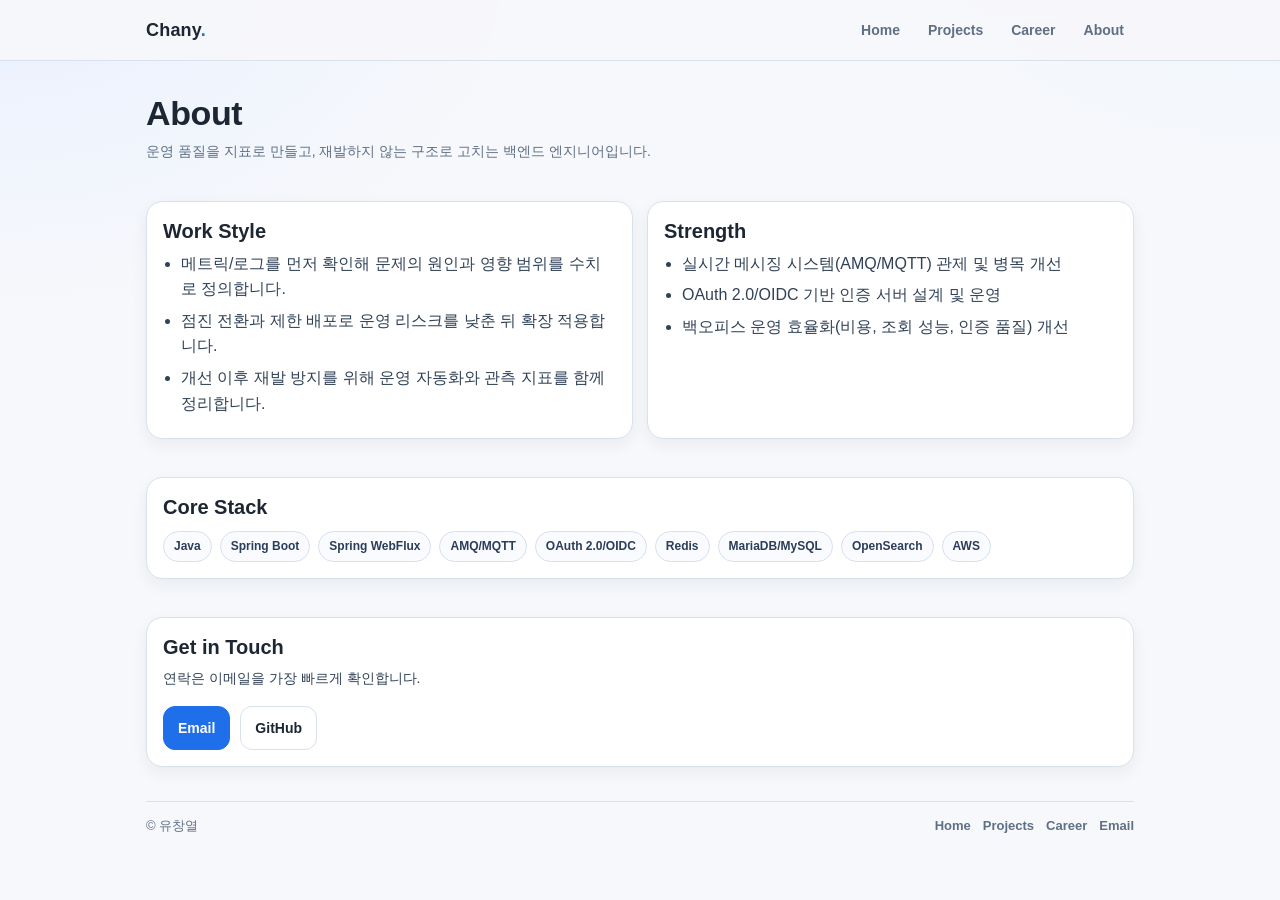
==== about/index.html @ 16d10b36 "fix: normalize about/career layout and remove resume buttons" ====
<!doctype html>
<html lang="ko">
<head>
  <meta charset="utf-8" />
  <meta name="viewport" content="width=device-width,initial-scale=1" />
  <title>About | 유창열</title>
  <meta name="description" content="유창열 소개: 운영 지표 기반 문제 해결, 메시징/인증/운영 효율 최적화." />
  <link rel="canonical" href="https://inshakr2.github.io/about/" />
  <meta property="og:type" content="website" />
  <meta property="og:title" content="About | 유창열" />
  <meta property="og:description" content="업무 방식, 강점, 핵심 기술 스택 요약" />
  <meta property="og:url" content="https://inshakr2.github.io/about/" />
  <meta property="og:image" content="https://inshakr2.github.io/assets/og/cover.svg" />
  <meta name="twitter:card" content="summary_large_image" />
  <link rel="stylesheet" href="/assets/style.css" />
</head>
<body>
  <header class="nav">
    <div class="nav-inner">
      <div class="brand"><a href="/">Chany<span class="dot">.</span></a></div>
      <nav class="nav-links" aria-label="주요 메뉴">
        <a data-nav href="/">Home</a>
        <a data-nav href="/projects/">Projects</a>
        <a data-nav href="/career/">Career</a>
        <a data-nav href="/about/">About</a>
      </nav>
    </div>
  </header>

  <main class="container">
    <div class="section-head top-gap">
      <div>
        <h1 class="page-title">About</h1>
        <p class="sub">운영 품질을 지표로 만들고, 재발하지 않는 구조로 고치는 백엔드 엔지니어입니다.</p>
      </div>
    </div>

    <section class="section">
      <div class="grid">
        <article class="card">
          <h3>Work Style</h3>
          <ul class="plain-list">
            <li>메트릭/로그를 먼저 확인해 문제의 원인과 영향 범위를 수치로 정의합니다.</li>
            <li>점진 전환과 제한 배포로 운영 리스크를 낮춘 뒤 확장 적용합니다.</li>
            <li>개선 이후 재발 방지를 위해 운영 자동화와 관측 지표를 함께 정리합니다.</li>
          </ul>
        </article>

        <article class="card">
          <h3>Strength</h3>
          <ul class="plain-list">
            <li>실시간 메시징 시스템(AMQ/MQTT) 관제 및 병목 개선</li>
            <li>OAuth 2.0/OIDC 기반 인증 서버 설계 및 운영</li>
            <li>백오피스 운영 효율화(비용, 조회 성능, 인증 품질) 개선</li>
          </ul>
        </article>
      </div>
    </section>

    <section class="section">
      <div class="card">
        <h3>Core Stack</h3>
        <div class="meta">
          <span class="tag">Java</span><span class="tag">Spring Boot</span><span class="tag">Spring WebFlux</span>
          <span class="tag">AMQ/MQTT</span><span class="tag">OAuth 2.0/OIDC</span><span class="tag">Redis</span>
          <span class="tag">MariaDB/MySQL</span><span class="tag">OpenSearch</span><span class="tag">AWS</span>
        </div>
      </div>
    </section>

    <section class="section">
      <div class="card">
        <h3>Get in Touch</h3>
        <p class="sub">연락은 이메일을 가장 빠르게 확인합니다.</p>
        <div class="actions">
          <a class="btn primary" href="mailto:inshakr2@gmail.com">Email</a>
          <a class="btn" href="https://github.com/inshakr2" target="_blank" rel="noreferrer">GitHub</a>
        </div>
      </div>
    </section>

    <hr class="hr" />
    <footer class="footer">
      <div>© <span id="year"></span> 유창열</div>
      <div class="footer-links">
        <a href="/">Home</a>
        <a href="/projects/">Projects</a>
        <a href="/career/">Career</a>
        <a href="mailto:inshakr2@gmail.com">Email</a>
      </div>
    </footer>
  </main>

  <script src="/assets/main.js"></script>
</body>
</html>
---- assets/style.css ----
:root{
  --bg:#f7f8fb;
  --bg-soft:#eef2f8;
  --panel:#ffffff;
  --text:#1d2633;
  --muted:#5f6f84;
  --line:#d9e1ec;
  --accent:#1f6feb;
  --accent-soft:#e8f0ff;
  --radius:16px;
  --max:1024px;
  --shadow:0 6px 16px rgba(19, 33, 68, 0.06);
}

*{box-sizing:border-box}
html,body{height:100%}
html{scroll-behavior:smooth}
body{
  margin:0;
  font-family:"SUIT Variable","Pretendard Variable","Noto Sans KR","Apple SD Gothic Neo","Malgun Gothic",sans-serif;
  color:var(--text);
  background:
    radial-gradient(900px 600px at 0% -5%, #e8f0ff 0, transparent 60%),
    radial-gradient(800px 500px at 100% -10%, #edf6ff 0, transparent 58%),
    var(--bg);
  line-height:1.6;
}

a{color:var(--accent);text-decoration:none}
a:hover{text-decoration:underline}
a:focus-visible,
button:focus-visible,
summary:focus-visible{
  outline:2px solid var(--accent);
  outline-offset:2px;
  border-radius:10px;
}

.container{
  max-width:var(--max);
  margin:0 auto;
  padding:24px 18px 56px;
}

.nav{
  position:sticky;
  top:0;
  z-index:30;
  background:rgba(247,248,251,0.88);
  backdrop-filter:blur(8px);
  border-bottom:1px solid var(--line);
}
.nav-inner{
  max-width:var(--max);
  margin:0 auto;
  padding:12px 18px;
  display:flex;
  align-items:center;
  justify-content:space-between;
  gap:12px;
}
.brand{
  font-weight:780;
  letter-spacing:0.2px;
  font-size:18px;
}
.brand a{color:var(--text);text-decoration:none}
.brand .dot{color:var(--accent)}

.nav-links{
  display:flex;
  gap:8px;
  flex-wrap:wrap;
}
.nav-links a{
  color:var(--muted);
  padding:7px 10px;
  border-radius:10px;
  font-weight:650;
  font-size:14px;
}
.nav-links a:hover,
.nav-links a.active,
.section-nav a.active{
  background:var(--accent-soft);
  color:var(--accent);
  text-decoration:none;
}

.hero{padding-top:8px}
.kicker{
  margin:0;
  color:var(--muted);
  font-size:14px;
  font-weight:700;
  text-transform:uppercase;
  letter-spacing:0.5px;
}
h1{
  margin:6px 0 8px;
  font-size:44px;
  line-height:1.14;
  letter-spacing:-0.4px;
}
.lead{
  margin:0;
  max-width:78ch;
  color:#223248;
  font-size:17px;
}
.hero-break{display:block}

.section-nav{
  margin-top:18px;
  display:flex;
  flex-wrap:wrap;
  gap:8px;
}
.section-nav a{
  font-size:13px;
  font-weight:650;
  color:var(--muted);
  background:#fff;
  border:1px solid var(--line);
  padding:6px 10px;
  border-radius:999px;
}
.section-nav a:hover{text-decoration:none}

.actions{
  margin-top:16px;
  display:flex;
  flex-wrap:wrap;
  gap:10px;
}
.actions.compact{margin-top:12px}
.btn{
  display:inline-flex;
  align-items:center;
  justify-content:center;
  gap:8px;
  padding:10px 14px;
  border:1px solid var(--line);
  border-radius:12px;
  background:#fff;
  color:var(--text);
  font-size:14px;
  font-weight:700;
  text-decoration:none;
}
.btn:hover{background:#f7fbff;text-decoration:none}
.btn.primary{
  background:var(--accent);
  border-color:var(--accent);
  color:#fff;
}
.btn.primary:hover{background:#165dcc}

.section{margin-top:38px}
.section-head{
  display:flex;
  align-items:flex-end;
  justify-content:space-between;
  gap:12px;
  margin-bottom:12px;
}
.top-gap{margin-top:8px}
.page-title{
  margin:0;
  font-size:34px;
  line-height:1.2;
}
.section h2{margin:0;font-size:26px;letter-spacing:-0.2px}
.sub{
  margin:6px 0 0;
  color:var(--muted);
  font-size:14px;
}
.more a{
  color:var(--muted);
  font-size:14px;
  font-weight:650;
}

.grid{
  display:grid;
  grid-template-columns:repeat(2,minmax(0,1fr));
  gap:14px;
}
.impact-grid{
  display:grid;
  grid-template-columns:repeat(4,minmax(0,1fr));
  gap:10px;
}
.impact-card{
  background:var(--panel);
  border:1px solid var(--line);
  border-radius:14px;
  padding:14px;
  box-shadow:var(--shadow);
}
.impact-card .metric{
  margin:0;
  color:var(--accent);
  font-size:24px;
  font-weight:800;
}
.impact-card .label{
  margin:4px 0 2px;
  font-size:14px;
  font-weight:700;
}
.impact-card .desc{
  margin:0;
  font-size:12px;
  color:var(--muted);
  line-height:1.45;
}

.card,
.item{
  background:var(--panel);
  border:1px solid var(--line);
  border-radius:var(--radius);
  box-shadow:var(--shadow);
}
.card{padding:16px}
.card.compact-card{margin-top:12px}
.card h3{margin:0 0 6px;font-size:20px;line-height:1.35}
.card p{margin:0 0 10px;color:#314257;font-size:14px}
.card h4{
  margin:14px 0 6px;
  font-size:14px;
  color:#25354a;
}
.card ul{
  margin:0;
  padding-left:18px;
  color:#314257;
}
.card li{margin:4px 0}

.meta{
  display:flex;
  flex-wrap:wrap;
  gap:8px;
  margin-top:10px;
}
.tag{
  border:1px solid #d6e0f0;
  border-radius:999px;
  padding:5px 10px;
  font-size:12px;
  font-weight:700;
  color:#2b3d58;
  background:#f9fbff;
}
.kpi{
  margin-top:10px;
  padding-top:10px;
  border-top:1px dashed #dde5f1;
}
.kpi b{font-size:14px}
.kpi ul{margin-top:6px;color:#314257}

.fold{
  margin-top:14px;
  border:none;
  background:transparent;
}
.fold > summary{
  list-style:none;
  cursor:pointer;
  font-weight:700;
  padding:8px 12px;
  display:inline-flex;
  align-items:center;
  border:1px solid var(--line);
  border-radius:999px;
  background:#fff;
  color:#2b3d58;
}
.fold > summary::-webkit-details-marker{display:none}
.fold-content{padding:8px 0 0}

.timeline{display:grid;gap:12px}
.item{padding:14px}
.item .top{
  display:flex;
  flex-wrap:wrap;
  justify-content:space-between;
  align-items:baseline;
  gap:8px;
}
.item .title{font-weight:750;font-size:16px}
.item .when{color:var(--muted);font-size:13px;font-weight:650}
.item .org{margin-top:2px;font-size:14px;font-weight:650;color:#2d3e56}
.item ul{margin:10px 0 0;padding-left:18px;color:#314257}
.reason{
  margin:12px 0 0;
  padding-top:10px;
  border-top:1px dashed #dde5f1;
  color:#3a4d69;
  font-size:13px;
}

.plain-list{margin:0;padding-left:18px;color:#314257}
.plain-list li{margin:6px 0}

.small{margin:0 0 8px;color:var(--muted);font-size:13px}

.hr{
  margin:34px 0 14px;
  border:none;
  border-top:1px solid var(--line);
}
.footer{
  display:flex;
  align-items:center;
  justify-content:space-between;
  flex-wrap:wrap;
  gap:10px;
  color:var(--muted);
  font-size:13px;
}
.footer-links{
  display:flex;
  flex-wrap:wrap;
  gap:12px;
}
.footer a{color:var(--muted);font-weight:650}
.footer a:hover{color:var(--accent);text-decoration:none}

@media (max-width: 1024px){
  .impact-grid{grid-template-columns:repeat(2,minmax(0,1fr))}
}

@media (max-width: 768px){
  .container{padding:20px 14px 44px}
  h1{font-size:36px}
  .page-title{font-size:30px}
  .section h2{font-size:24px}
  .grid{grid-template-columns:1fr}
  .section-head{align-items:flex-start;flex-direction:column}
  .hero-break{display:none}
}

@media (max-width: 360px){
  h1{font-size:31px}
  .btn{width:100%}
  .impact-grid{grid-template-columns:1fr}
}
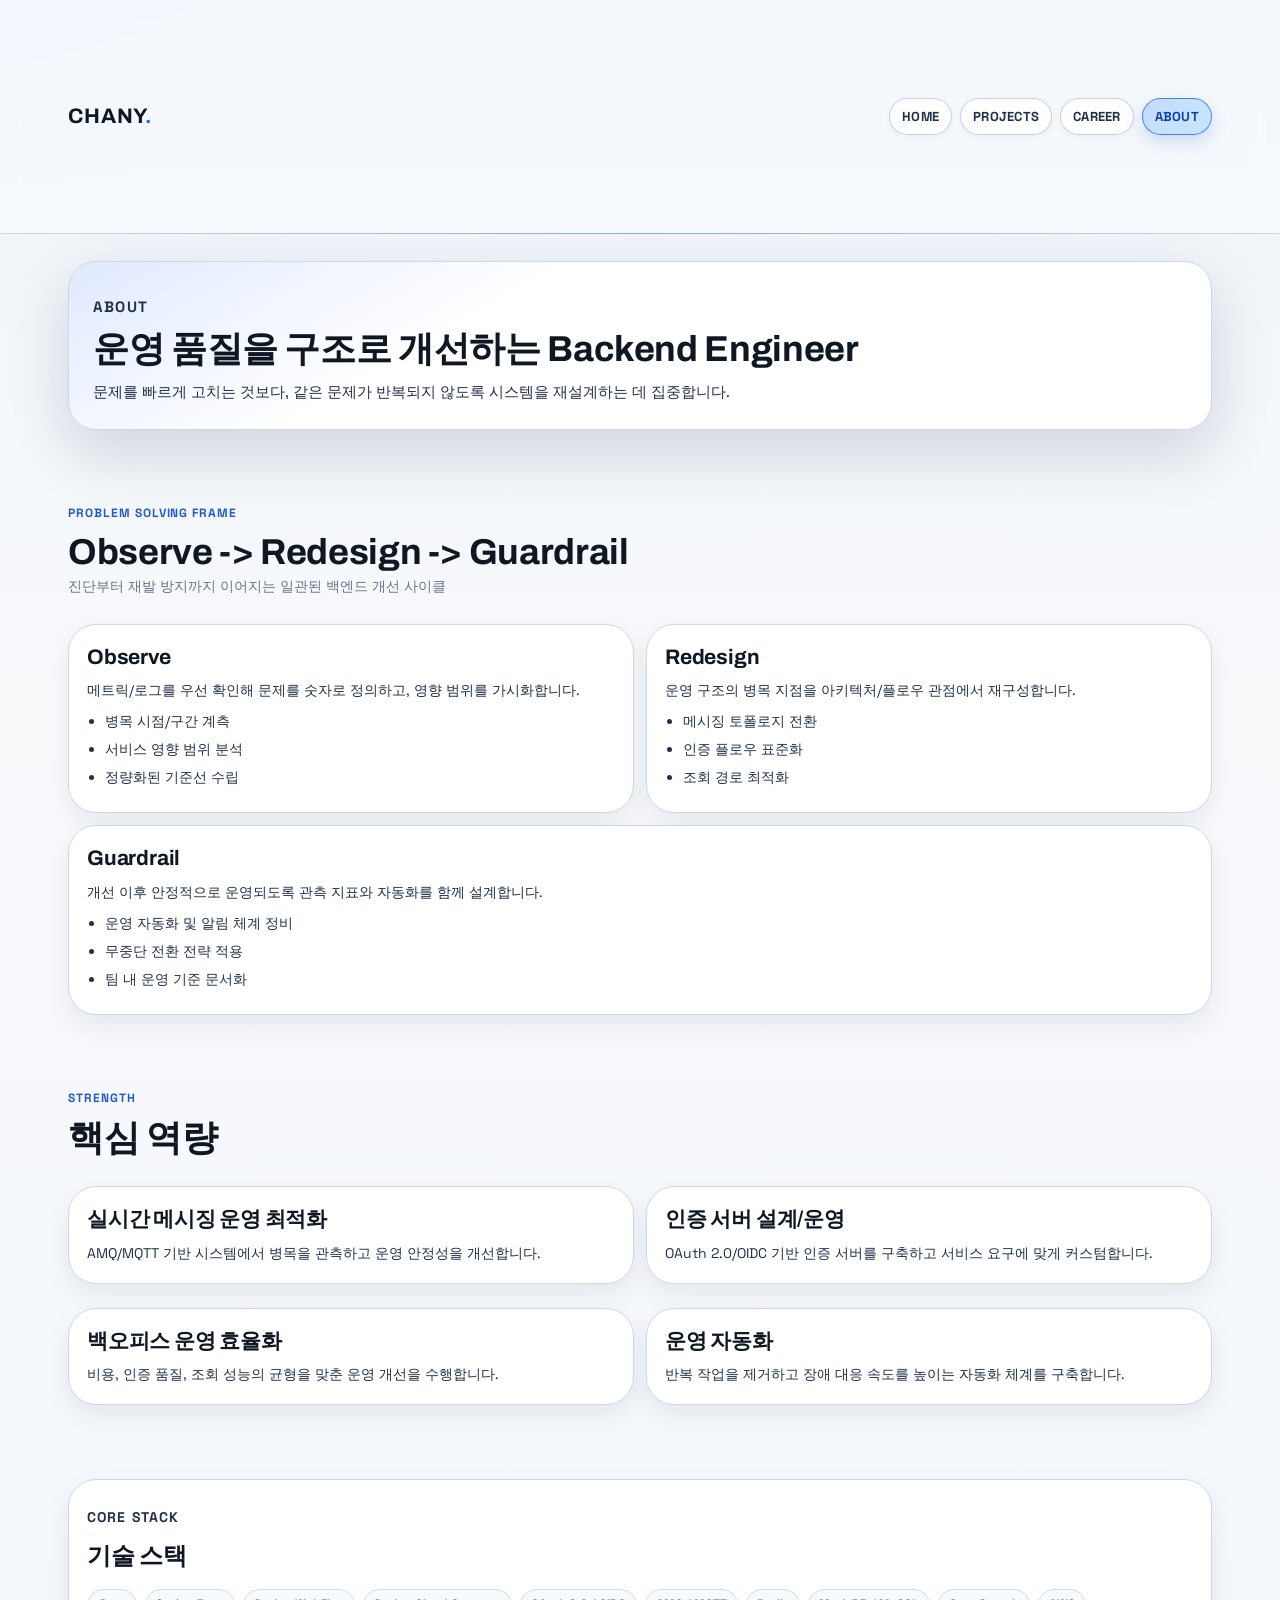
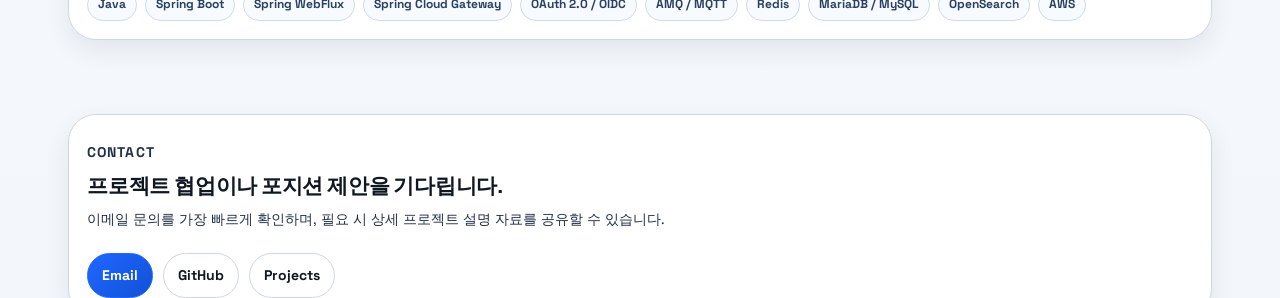
==== commit bd5a74a2: "feat: refine portfolio v2 visuals and expand KPI section" ====
--- a/about/index.html
+++ b/about/index.html
@@ -4,11 +4,11 @@
   <meta charset="utf-8" />
   <meta name="viewport" content="width=device-width,initial-scale=1" />
   <title>About | 유창열</title>
-  <meta name="description" content="유창열 소개: 운영 지표 기반 문제 해결, 메시징/인증/운영 효율 최적화." />
+  <meta name="description" content="유창열 소개: 운영 지표 기반 문제 해결, 메시징/인증/운영 구조 개선을 수행하는 백엔드 엔지니어." />
   <link rel="canonical" href="https://inshakr2.github.io/about/" />
   <meta property="og:type" content="website" />
   <meta property="og:title" content="About | 유창열" />
-  <meta property="og:description" content="업무 방식, 강점, 핵심 기술 스택 요약" />
+  <meta property="og:description" content="Work Style, Strength, Core Stack를 문제 해결 프레임으로 정리" />
   <meta property="og:url" content="https://inshakr2.github.io/about/" />
   <meta property="og:image" content="https://inshakr2.github.io/assets/og/cover.svg" />
   <meta name="twitter:card" content="summary_large_image" />
@@ -19,67 +19,119 @@
     <div class="nav-inner">
       <div class="brand"><a href="/">Chany<span class="dot">.</span></a></div>
       <nav class="nav-links" aria-label="주요 메뉴">
-        <a data-nav href="/">Home</a>
-        <a data-nav href="/projects/">Projects</a>
-        <a data-nav href="/career/">Career</a>
-        <a data-nav href="/about/">About</a>
+        <a data-nav="true" href="/">Home</a>
+        <a data-nav="true" href="/projects/">Projects</a>
+        <a data-nav="true" href="/career/">Career</a>
+        <a data-nav="true" href="/about/">About</a>
       </nav>
     </div>
   </header>
 
   <main class="container">
-    <div class="section-head top-gap">
-      <div>
-        <h1 class="page-title">About</h1>
-        <p class="sub">운영 품질을 지표로 만들고, 재발하지 않는 구조로 고치는 백엔드 엔지니어입니다.</p>
+    <section class="page-hero" data-animate="up">
+      <p class="section-label">About</p>
+      <h1>운영 품질을 구조로 개선하는 Backend Engineer</h1>
+      <p>문제를 빠르게 고치는 것보다, 같은 문제가 반복되지 않도록 시스템을 재설계하는 데 집중합니다.</p>
+    </section>
+
+    <section class="section" data-animate="up">
+      <div class="section-head">
+        <div>
+          <p class="section-label">Problem Solving Frame</p>
+          <h2>Observe -> Redesign -> Guardrail</h2>
+          <p class="sub">진단부터 재발 방지까지 이어지는 일관된 백엔드 개선 사이클</p>
+        </div>
       </div>
-    </div>
-
-    <section class="section">
-      <div class="grid">
-        <article class="card">
-          <h3>Work Style</h3>
-          <ul class="plain-list">
-            <li>메트릭/로그를 먼저 확인해 문제의 원인과 영향 범위를 수치로 정의합니다.</li>
-            <li>점진 전환과 제한 배포로 운영 리스크를 낮춘 뒤 확장 적용합니다.</li>
-            <li>개선 이후 재발 방지를 위해 운영 자동화와 관측 지표를 함께 정리합니다.</li>
+      <div class="about-grid">
+        <article class="about-card" data-animate="left">
+          <h3>Observe</h3>
+          <p>메트릭/로그를 우선 확인해 문제를 숫자로 정의하고, 영향 범위를 가시화합니다.</p>
+          <ul>
+            <li>병목 시점/구간 계측</li>
+            <li>서비스 영향 범위 분석</li>
+            <li>정량화된 기준선 수립</li>
           </ul>
         </article>
+        <article class="about-card" data-animate="right">
+          <h3>Redesign</h3>
+          <p>운영 구조의 병목 지점을 아키텍처/플로우 관점에서 재구성합니다.</p>
+          <ul>
+            <li>메시징 토폴로지 전환</li>
+            <li>인증 플로우 표준화</li>
+            <li>조회 경로 최적화</li>
+          </ul>
+        </article>
+      </div>
+      <article class="about-card" data-animate="up">
+        <h3>Guardrail</h3>
+        <p>개선 이후 안정적으로 운영되도록 관측 지표와 자동화를 함께 설계합니다.</p>
+        <ul>
+          <li>운영 자동화 및 알림 체계 정비</li>
+          <li>무중단 전환 전략 적용</li>
+          <li>팀 내 운영 기준 문서화</li>
+        </ul>
+      </article>
+    </section>
 
-        <article class="card">
-          <h3>Strength</h3>
-          <ul class="plain-list">
-            <li>실시간 메시징 시스템(AMQ/MQTT) 관제 및 병목 개선</li>
-            <li>OAuth 2.0/OIDC 기반 인증 서버 설계 및 운영</li>
-            <li>백오피스 운영 효율화(비용, 조회 성능, 인증 품질) 개선</li>
-          </ul>
+    <section class="section" data-animate="up">
+      <div class="section-head">
+        <div>
+          <p class="section-label">Strength</p>
+          <h2>핵심 역량</h2>
+        </div>
+      </div>
+      <div class="about-grid">
+        <article class="about-card" data-animate="up">
+          <h3>실시간 메시징 운영 최적화</h3>
+          <p>AMQ/MQTT 기반 시스템에서 병목을 관측하고 운영 안정성을 개선합니다.</p>
+        </article>
+        <article class="about-card" data-animate="up">
+          <h3>인증 서버 설계/운영</h3>
+          <p>OAuth 2.0/OIDC 기반 인증 서버를 구축하고 서비스 요구에 맞게 커스텀합니다.</p>
+        </article>
+        <article class="about-card" data-animate="up">
+          <h3>백오피스 운영 효율화</h3>
+          <p>비용, 인증 품질, 조회 성능의 균형을 맞춘 운영 개선을 수행합니다.</p>
+        </article>
+        <article class="about-card" data-animate="up">
+          <h3>운영 자동화</h3>
+          <p>반복 작업을 제거하고 장애 대응 속도를 높이는 자동화 체계를 구축합니다.</p>
         </article>
       </div>
     </section>
 
-    <section class="section">
-      <div class="card">
-        <h3>Core Stack</h3>
-        <div class="meta">
-          <span class="tag">Java</span><span class="tag">Spring Boot</span><span class="tag">Spring WebFlux</span>
-          <span class="tag">AMQ/MQTT</span><span class="tag">OAuth 2.0/OIDC</span><span class="tag">Redis</span>
-          <span class="tag">MariaDB/MySQL</span><span class="tag">OpenSearch</span><span class="tag">AWS</span>
+    <section class="section" data-animate="up">
+      <article class="about-card">
+        <p class="section-label">Core Stack</p>
+        <h2>기술 스택</h2>
+        <div class="stack-cloud">
+          <span class="tag">Java</span>
+          <span class="tag">Spring Boot</span>
+          <span class="tag">Spring WebFlux</span>
+          <span class="tag">Spring Cloud Gateway</span>
+          <span class="tag">OAuth 2.0 / OIDC</span>
+          <span class="tag">AMQ / MQTT</span>
+          <span class="tag">Redis</span>
+          <span class="tag">MariaDB / MySQL</span>
+          <span class="tag">OpenSearch</span>
+          <span class="tag">AWS</span>
         </div>
-      </div>
+      </article>
     </section>
 
-    <section class="section">
-      <div class="card">
-        <h3>Get in Touch</h3>
-        <p class="sub">연락은 이메일을 가장 빠르게 확인합니다.</p>
+    <section class="section" data-animate="up">
+      <article class="contact-card">
+        <p class="section-label">Contact</p>
+        <h3>프로젝트 협업이나 포지션 제안을 기다립니다.</h3>
+        <p>이메일 문의를 가장 빠르게 확인하며, 필요 시 상세 프로젝트 설명 자료를 공유할 수 있습니다.</p>
         <div class="actions">
           <a class="btn primary" href="mailto:inshakr2@gmail.com">Email</a>
           <a class="btn" href="https://github.com/inshakr2" target="_blank" rel="noreferrer">GitHub</a>
+          <a class="btn" href="/projects/">Projects</a>
         </div>
-      </div>
+      </article>
     </section>
 
-    <hr class="hr" />
     <footer class="footer">
       <div>© <span id="year"></span> 유창열</div>
       <div class="footer-links">
--- a/assets/style.css
+++ b/assets/style.css
@@ -1,352 +1,944 @@
-:root{
-  --bg:#f7f8fb;
-  --bg-soft:#eef2f8;
-  --panel:#ffffff;
-  --text:#1d2633;
-  --muted:#5f6f84;
-  --line:#d9e1ec;
-  --accent:#1f6feb;
-  --accent-soft:#e8f0ff;
-  --radius:16px;
-  --max:1024px;
-  --shadow:0 6px 16px rgba(19, 33, 68, 0.06);
-}
-
-*{box-sizing:border-box}
-html,body{height:100%}
-html{scroll-behavior:smooth}
-body{
-  margin:0;
-  font-family:"SUIT Variable","Pretendard Variable","Noto Sans KR","Apple SD Gothic Neo","Malgun Gothic",sans-serif;
-  color:var(--text);
+@import url('https://fonts.googleapis.com/css2?family=Archivo:wght@400;500;600;700;800&family=Space+Grotesk:wght@400;500;600;700&display=swap');
+
+:root {
+  --bg-0: #eef2f7;
+  --bg-1: #f8fafc;
+  --panel: #ffffff;
+  --panel-soft: #f4f7fb;
+  --text: #0f1722;
+  --text-soft: #223047;
+  --muted: #66758b;
+  --line: #ced8e5;
+  --accent: #1f67ff;
+  --accent-2: #00a3ff;
+  --ok: #0b8f66;
+  --warn: #b86a00;
+  --radius-sm: 12px;
+  --radius-md: 18px;
+  --radius-lg: 28px;
+  --shadow-sm: 0 10px 24px rgba(15, 34, 65, 0.08);
+  --shadow-lg: 0 24px 60px rgba(19, 39, 75, 0.16);
+  --max: 1180px;
+  --nav-height: 76px;
+  --space-section: 74px;
+}
+
+* {
+  box-sizing: border-box;
+}
+
+html,
+body {
+  min-height: 100%;
+}
+
+html {
+  scroll-behavior: smooth;
+}
+
+body {
+  margin: 0;
+  padding-top: var(--nav-height);
+  color: var(--text);
+  font-family: 'Space Grotesk', 'Pretendard Variable', 'Noto Sans KR', sans-serif;
+  line-height: 1.65;
   background:
-    radial-gradient(900px 600px at 0% -5%, #e8f0ff 0, transparent 60%),
-    radial-gradient(800px 500px at 100% -10%, #edf6ff 0, transparent 58%),
-    var(--bg);
-  line-height:1.6;
-}
-
-a{color:var(--accent);text-decoration:none}
-a:hover{text-decoration:underline}
+    radial-gradient(1200px 700px at -12% -10%, rgba(31, 103, 255, 0.2), transparent 58%),
+    radial-gradient(1000px 650px at 120% -18%, rgba(0, 163, 255, 0.2), transparent 56%),
+    linear-gradient(180deg, #edf2f8 0%, var(--bg-1) 34%, #f2f6fb 100%);
+}
+
+a {
+  color: var(--accent);
+  text-decoration: none;
+}
+
+a:hover {
+  text-decoration: underline;
+}
+
 a:focus-visible,
 button:focus-visible,
-summary:focus-visible{
-  outline:2px solid var(--accent);
-  outline-offset:2px;
-  border-radius:10px;
-}
-
-.container{
-  max-width:var(--max);
-  margin:0 auto;
-  padding:24px 18px 56px;
-}
-
-.nav{
-  position:sticky;
-  top:0;
-  z-index:30;
-  background:rgba(247,248,251,0.88);
-  backdrop-filter:blur(8px);
-  border-bottom:1px solid var(--line);
-}
-.nav-inner{
-  max-width:var(--max);
-  margin:0 auto;
-  padding:12px 18px;
-  display:flex;
-  align-items:center;
-  justify-content:space-between;
-  gap:12px;
-}
-.brand{
-  font-weight:780;
-  letter-spacing:0.2px;
-  font-size:18px;
-}
-.brand a{color:var(--text);text-decoration:none}
-.brand .dot{color:var(--accent)}
-
-.nav-links{
-  display:flex;
-  gap:8px;
-  flex-wrap:wrap;
-}
-.nav-links a{
-  color:var(--muted);
-  padding:7px 10px;
-  border-radius:10px;
-  font-weight:650;
-  font-size:14px;
-}
-.nav-links a:hover,
-.nav-links a.active,
-.section-nav a.active{
-  background:var(--accent-soft);
-  color:var(--accent);
-  text-decoration:none;
-}
-
-.hero{padding-top:8px}
-.kicker{
-  margin:0;
-  color:var(--muted);
-  font-size:14px;
-  font-weight:700;
-  text-transform:uppercase;
-  letter-spacing:0.5px;
-}
-h1{
-  margin:6px 0 8px;
-  font-size:44px;
-  line-height:1.14;
-  letter-spacing:-0.4px;
-}
-.lead{
-  margin:0;
-  max-width:78ch;
-  color:#223248;
-  font-size:17px;
-}
-.hero-break{display:block}
-
-.section-nav{
-  margin-top:18px;
-  display:flex;
-  flex-wrap:wrap;
-  gap:8px;
-}
-.section-nav a{
-  font-size:13px;
-  font-weight:650;
-  color:var(--muted);
-  background:#fff;
-  border:1px solid var(--line);
-  padding:6px 10px;
-  border-radius:999px;
-}
-.section-nav a:hover{text-decoration:none}
-
-.actions{
-  margin-top:16px;
-  display:flex;
-  flex-wrap:wrap;
-  gap:10px;
-}
-.actions.compact{margin-top:12px}
-.btn{
-  display:inline-flex;
-  align-items:center;
-  justify-content:center;
-  gap:8px;
-  padding:10px 14px;
-  border:1px solid var(--line);
-  border-radius:12px;
-  background:#fff;
-  color:var(--text);
-  font-size:14px;
-  font-weight:700;
-  text-decoration:none;
-}
-.btn:hover{background:#f7fbff;text-decoration:none}
-.btn.primary{
-  background:var(--accent);
-  border-color:var(--accent);
-  color:#fff;
-}
-.btn.primary:hover{background:#165dcc}
-
-.section{margin-top:38px}
-.section-head{
-  display:flex;
-  align-items:flex-end;
-  justify-content:space-between;
-  gap:12px;
-  margin-bottom:12px;
-}
-.top-gap{margin-top:8px}
-.page-title{
-  margin:0;
-  font-size:34px;
-  line-height:1.2;
-}
-.section h2{margin:0;font-size:26px;letter-spacing:-0.2px}
-.sub{
-  margin:6px 0 0;
-  color:var(--muted);
-  font-size:14px;
-}
-.more a{
-  color:var(--muted);
-  font-size:14px;
-  font-weight:650;
-}
-
-.grid{
-  display:grid;
-  grid-template-columns:repeat(2,minmax(0,1fr));
-  gap:14px;
-}
-.impact-grid{
-  display:grid;
-  grid-template-columns:repeat(4,minmax(0,1fr));
-  gap:10px;
-}
-.impact-card{
-  background:var(--panel);
-  border:1px solid var(--line);
-  border-radius:14px;
-  padding:14px;
-  box-shadow:var(--shadow);
-}
-.impact-card .metric{
-  margin:0;
-  color:var(--accent);
-  font-size:24px;
-  font-weight:800;
-}
-.impact-card .label{
-  margin:4px 0 2px;
-  font-size:14px;
-  font-weight:700;
-}
-.impact-card .desc{
-  margin:0;
-  font-size:12px;
-  color:var(--muted);
-  line-height:1.45;
-}
-
-.card,
-.item{
-  background:var(--panel);
-  border:1px solid var(--line);
-  border-radius:var(--radius);
-  box-shadow:var(--shadow);
-}
-.card{padding:16px}
-.card.compact-card{margin-top:12px}
-.card h3{margin:0 0 6px;font-size:20px;line-height:1.35}
-.card p{margin:0 0 10px;color:#314257;font-size:14px}
-.card h4{
-  margin:14px 0 6px;
-  font-size:14px;
-  color:#25354a;
-}
-.card ul{
-  margin:0;
-  padding-left:18px;
-  color:#314257;
-}
-.card li{margin:4px 0}
-
-.meta{
-  display:flex;
-  flex-wrap:wrap;
-  gap:8px;
-  margin-top:10px;
-}
-.tag{
-  border:1px solid #d6e0f0;
-  border-radius:999px;
-  padding:5px 10px;
-  font-size:12px;
-  font-weight:700;
-  color:#2b3d58;
-  background:#f9fbff;
-}
-.kpi{
-  margin-top:10px;
-  padding-top:10px;
-  border-top:1px dashed #dde5f1;
-}
-.kpi b{font-size:14px}
-.kpi ul{margin-top:6px;color:#314257}
-
-.fold{
-  margin-top:14px;
-  border:none;
-  background:transparent;
-}
-.fold > summary{
-  list-style:none;
-  cursor:pointer;
-  font-weight:700;
-  padding:8px 12px;
-  display:inline-flex;
-  align-items:center;
-  border:1px solid var(--line);
-  border-radius:999px;
-  background:#fff;
-  color:#2b3d58;
-}
-.fold > summary::-webkit-details-marker{display:none}
-.fold-content{padding:8px 0 0}
-
-.timeline{display:grid;gap:12px}
-.item{padding:14px}
-.item .top{
-  display:flex;
-  flex-wrap:wrap;
-  justify-content:space-between;
-  align-items:baseline;
-  gap:8px;
-}
-.item .title{font-weight:750;font-size:16px}
-.item .when{color:var(--muted);font-size:13px;font-weight:650}
-.item .org{margin-top:2px;font-size:14px;font-weight:650;color:#2d3e56}
-.item ul{margin:10px 0 0;padding-left:18px;color:#314257}
-.reason{
-  margin:12px 0 0;
-  padding-top:10px;
-  border-top:1px dashed #dde5f1;
-  color:#3a4d69;
-  font-size:13px;
-}
-
-.plain-list{margin:0;padding-left:18px;color:#314257}
-.plain-list li{margin:6px 0}
-
-.small{margin:0 0 8px;color:var(--muted);font-size:13px}
-
-.hr{
-  margin:34px 0 14px;
-  border:none;
-  border-top:1px solid var(--line);
-}
-.footer{
-  display:flex;
-  align-items:center;
-  justify-content:space-between;
-  flex-wrap:wrap;
-  gap:10px;
-  color:var(--muted);
-  font-size:13px;
-}
-.footer-links{
-  display:flex;
-  flex-wrap:wrap;
-  gap:12px;
-}
-.footer a{color:var(--muted);font-weight:650}
-.footer a:hover{color:var(--accent);text-decoration:none}
-
-@media (max-width: 1024px){
-  .impact-grid{grid-template-columns:repeat(2,minmax(0,1fr))}
-}
-
-@media (max-width: 768px){
-  .container{padding:20px 14px 44px}
-  h1{font-size:36px}
-  .page-title{font-size:30px}
-  .section h2{font-size:24px}
-  .grid{grid-template-columns:1fr}
-  .section-head{align-items:flex-start;flex-direction:column}
-  .hero-break{display:none}
-}
-
-@media (max-width: 360px){
-  h1{font-size:31px}
-  .btn{width:100%}
-  .impact-grid{grid-template-columns:1fr}
-}
+summary:focus-visible {
+  outline: 2px solid var(--accent);
+  outline-offset: 2px;
+  border-radius: 10px;
+}
+
+h1,
+h2,
+h3,
+h4 {
+  margin: 0;
+  font-family: 'Archivo', 'Pretendard Variable', sans-serif;
+  letter-spacing: -0.01em;
+}
+
+p {
+  margin: 0;
+}
+
+ul {
+  margin: 0;
+  padding-left: 18px;
+}
+
+img {
+  max-width: 100%;
+  display: block;
+}
+
+.anchor-target {
+  display: block;
+  position: relative;
+  top: calc(-1 * (var(--nav-height) + 18px));
+  visibility: hidden;
+}
+
+.nav {
+  position: fixed;
+  top: 0;
+  left: 0;
+  right: 0;
+  z-index: 60;
+  border-bottom: 1px solid rgba(131, 150, 180, 0.35);
+  backdrop-filter: blur(12px);
+  background: rgba(247, 250, 254, 0.82);
+}
+
+.nav::after {
+  content: '';
+  position: absolute;
+  left: 0;
+  right: 0;
+  bottom: -1px;
+  height: 1px;
+  background: linear-gradient(90deg, transparent, rgba(31, 103, 255, 0.4), transparent);
+}
+
+.nav-inner {
+  max-width: var(--max);
+  min-height: var(--nav-height);
+  margin: 0 auto;
+  padding: 10px 18px;
+  display: flex;
+  align-items: center;
+  justify-content: space-between;
+  gap: 14px;
+}
+
+.brand {
+  font-family: 'Archivo', sans-serif;
+  font-size: 21px;
+  font-weight: 700;
+  letter-spacing: 0.04em;
+  text-transform: uppercase;
+}
+
+.brand a {
+  color: var(--text);
+  text-decoration: none;
+}
+
+.brand .dot {
+  color: var(--accent);
+}
+
+.nav-links {
+  display: flex;
+  align-items: center;
+  flex-wrap: wrap;
+  gap: 8px;
+}
+
+.nav-links a {
+  padding: 7px 12px;
+  border-radius: 999px;
+  border: 1px solid rgba(120, 143, 180, 0.4);
+  background: rgba(255, 255, 255, 0.88);
+  color: var(--text-soft);
+  font-size: 13px;
+  font-weight: 700;
+  letter-spacing: 0.02em;
+  text-transform: uppercase;
+  box-shadow: 0 2px 7px rgba(20, 35, 62, 0.05);
+}
+
+.nav-links a:hover {
+  text-decoration: none;
+  border-color: rgba(31, 103, 255, 0.55);
+  background: rgba(31, 103, 255, 0.14);
+  color: #134cc4;
+}
+
+.nav-links a.active {
+  border-color: rgba(31, 103, 255, 0.78);
+  background: linear-gradient(135deg, rgba(31, 103, 255, 0.22), rgba(0, 163, 255, 0.2));
+  color: #0e40ab;
+  box-shadow: 0 7px 18px rgba(18, 72, 176, 0.18);
+}
+
+.container {
+  max-width: var(--max);
+  margin: 0 auto;
+  padding: 20px 18px 58px;
+}
+
+.hero {
+  display: grid;
+  grid-template-columns: minmax(0, 1.1fr) minmax(0, 0.9fr);
+  gap: 18px;
+  align-items: stretch;
+}
+
+.hero-main,
+.command-center,
+.panel,
+.case-card,
+.timeline-item,
+.system-card,
+.now-next-block,
+.case-study,
+.career-item,
+.about-card,
+.contact-card,
+.stat-card {
+  border: 1px solid var(--line);
+  border-radius: var(--radius-lg);
+  background: var(--panel);
+  box-shadow: var(--shadow-sm);
+}
+
+.hero-main {
+  padding: 28px;
+  background:
+    linear-gradient(165deg, rgba(31, 103, 255, 0.1), rgba(255, 255, 255, 0.96) 30%),
+    var(--panel);
+}
+
+.kicker {
+  display: inline-flex;
+  align-items: center;
+  gap: 8px;
+  padding: 6px 10px;
+  border: 1px solid rgba(31, 103, 255, 0.35);
+  border-radius: 999px;
+  color: #0f4fc7;
+  font-size: 12px;
+  font-weight: 700;
+  letter-spacing: 0.08em;
+  text-transform: uppercase;
+  background: rgba(31, 103, 255, 0.1);
+}
+
+.hero-title {
+  margin-top: 16px;
+  font-size: clamp(32px, 5vw, 46px);
+  line-height: 1.1;
+}
+
+.hero-title span {
+  display: block;
+  margin-top: 4px;
+  color: var(--muted);
+  font-size: clamp(17px, 2.4vw, 22px);
+  font-family: 'Space Grotesk', sans-serif;
+  font-weight: 600;
+}
+
+.hero-lead {
+  margin-top: 14px;
+  color: var(--text-soft);
+  font-size: 17px;
+  line-height: 1.8;
+}
+
+.hero-points {
+  margin-top: 18px;
+  display: grid;
+  gap: 8px;
+}
+
+.hero-point {
+  margin: 0;
+  padding: 10px 12px;
+  border-radius: 12px;
+  border: 1px solid rgba(31, 103, 255, 0.2);
+  background: rgba(31, 103, 255, 0.06);
+  color: var(--text-soft);
+  font-size: 14px;
+  line-height: 1.55;
+}
+
+.actions {
+  margin-top: 22px;
+  display: flex;
+  flex-wrap: wrap;
+  gap: 10px;
+}
+
+.btn {
+  display: inline-flex;
+  align-items: center;
+  justify-content: center;
+  gap: 8px;
+  border-radius: 999px;
+  border: 1px solid var(--line);
+  padding: 10px 14px;
+  color: var(--text);
+  background: #fff;
+  font-size: 14px;
+  font-weight: 700;
+  text-decoration: none;
+}
+
+.btn:hover {
+  text-decoration: none;
+  background: var(--panel-soft);
+}
+
+.btn.primary {
+  border-color: var(--accent);
+  color: #fff;
+  background: linear-gradient(135deg, var(--accent), #1151d8);
+}
+
+.btn.primary:hover {
+  background: linear-gradient(135deg, #1255de, #0f47bc);
+}
+
+.section-jump {
+  margin-top: 18px;
+  display: flex;
+  flex-wrap: wrap;
+  gap: 8px;
+}
+
+.section-jump a {
+  padding: 7px 11px;
+  border-radius: 999px;
+  border: 1px solid var(--line);
+  color: var(--muted);
+  font-size: 12px;
+  font-weight: 700;
+  letter-spacing: 0.02em;
+  text-transform: uppercase;
+  background: #fff;
+}
+
+.section-jump a.active,
+.section-jump a:hover {
+  text-decoration: none;
+  color: #0f4fc7;
+  border-color: rgba(31, 103, 255, 0.45);
+  background: rgba(31, 103, 255, 0.1);
+}
+
+.command-center {
+  padding: 22px;
+  background:
+    linear-gradient(145deg, rgba(17, 34, 66, 0.95), rgba(15, 30, 56, 0.93)),
+    #10203a;
+  border-color: rgba(105, 150, 255, 0.4);
+  color: #e8f2ff;
+}
+
+.command-title {
+  font-size: 16px;
+  letter-spacing: 0.08em;
+  text-transform: uppercase;
+}
+
+.command-sub {
+  margin-top: 6px;
+  color: rgba(222, 236, 255, 0.85);
+  font-size: 13px;
+}
+
+.command-grid {
+  margin-top: 14px;
+  display: grid;
+  grid-template-columns: repeat(2, minmax(0, 1fr));
+  gap: 10px;
+}
+
+.kpi-card {
+  min-height: 112px;
+  padding: 12px;
+  border-radius: var(--radius-md);
+  border: 1px solid rgba(177, 206, 255, 0.35);
+  background: rgba(12, 24, 45, 0.66);
+}
+
+.kpi-value {
+  color: #99d8ff;
+  font-family: 'Archivo', sans-serif;
+  font-size: 31px;
+  line-height: 1.1;
+  font-weight: 800;
+}
+
+.kpi-label {
+  margin-top: 6px;
+  font-size: 13px;
+  font-weight: 700;
+  line-height: 1.4;
+}
+
+.kpi-desc {
+  margin-top: 6px;
+  font-size: 12px;
+  color: rgba(228, 240, 255, 0.84);
+  line-height: 1.45;
+}
+
+.section {
+  margin-top: var(--space-section);
+  scroll-margin-top: calc(var(--nav-height) + 22px);
+}
+
+.section-head {
+  display: flex;
+  align-items: flex-end;
+  justify-content: space-between;
+  gap: 14px;
+  margin-bottom: 14px;
+}
+
+.section-head h2,
+.page-hero h1 {
+  font-size: clamp(27px, 3.8vw, 36px);
+  line-height: 1.2;
+}
+
+.section-label {
+  margin-bottom: 8px;
+  color: #2258c9;
+  font-size: 12px;
+  font-weight: 800;
+  letter-spacing: 0.08em;
+  text-transform: uppercase;
+}
+
+.sub {
+  color: var(--muted);
+  font-size: 14px;
+}
+
+.more a {
+  color: var(--muted);
+  font-size: 13px;
+  font-weight: 700;
+}
+
+.grid-2 {
+  display: grid;
+  grid-template-columns: repeat(2, minmax(0, 1fr));
+  gap: 12px;
+}
+
+.case-card,
+.system-card,
+.now-next-block,
+.about-card,
+.career-item,
+.contact-card,
+.stat-card {
+  padding: 18px;
+}
+
+.case-title,
+.system-card h3,
+.about-card h3,
+.career-item h3,
+.case-study h3,
+.contact-card h3,
+.stat-card h3 {
+  font-size: 21px;
+  line-height: 1.35;
+}
+
+.case-summary,
+.case-study > p,
+.about-card p,
+.career-item p,
+.system-card p,
+.now-next-block p,
+.contact-card p,
+.stat-card p {
+  margin-top: 8px;
+  color: var(--text-soft);
+  font-size: 14px;
+}
+
+.case-meta,
+.small-line {
+  margin-top: 8px;
+  color: var(--muted);
+  font-size: 12px;
+  font-weight: 600;
+}
+
+.block-title {
+  margin-top: 12px;
+  color: #1a4fbf;
+  font-size: 12px;
+  font-weight: 800;
+  letter-spacing: 0.06em;
+  text-transform: uppercase;
+}
+
+.case-card ul,
+.case-study ul,
+.career-item ul,
+.about-card ul,
+.system-card ul,
+.now-next-block ul {
+  margin-top: 8px;
+  color: var(--text-soft);
+  font-size: 14px;
+}
+
+.case-card li,
+.case-study li,
+.career-item li,
+.about-card li,
+.system-card li,
+.now-next-block li {
+  margin: 5px 0;
+}
+
+.metric-strip {
+  margin-top: 12px;
+  display: flex;
+  flex-wrap: wrap;
+  gap: 6px;
+}
+
+.metric-pill {
+  display: inline-flex;
+  align-items: center;
+  border-radius: 999px;
+  padding: 5px 10px;
+  border: 1px solid rgba(19, 79, 199, 0.22);
+  background: rgba(31, 103, 255, 0.09);
+  color: #0f4fc7;
+  font-size: 12px;
+  font-weight: 800;
+}
+
+.timeline-wrap {
+  border: 1px solid var(--line);
+  border-radius: var(--radius-lg);
+  background: var(--panel);
+  box-shadow: var(--shadow-sm);
+  padding: 22px;
+}
+
+.timeline-list {
+  margin: 0;
+  padding: 0 0 0 24px;
+  list-style: none;
+  position: relative;
+  display: grid;
+  gap: 14px;
+}
+
+.timeline-list::before {
+  content: '';
+  position: absolute;
+  left: 5px;
+  top: 5px;
+  bottom: 5px;
+  width: 2px;
+  background: linear-gradient(180deg, rgba(31, 103, 255, 0.66), rgba(31, 103, 255, 0.12));
+}
+
+.timeline-item {
+  padding: 14px 14px 14px 16px;
+  border-radius: var(--radius-md);
+  border: 1px solid var(--line);
+  background: linear-gradient(180deg, #fff, #fbfdff);
+  box-shadow: none;
+  position: relative;
+}
+
+.timeline-item::before {
+  content: '';
+  position: absolute;
+  left: -24px;
+  top: 17px;
+  width: 10px;
+  height: 10px;
+  border-radius: 50%;
+  background: var(--accent);
+  box-shadow: 0 0 0 3px rgba(31, 103, 255, 0.2);
+}
+
+.timeline-title {
+  display: flex;
+  align-items: center;
+  justify-content: space-between;
+  gap: 10px;
+  flex-wrap: wrap;
+}
+
+.timeline-title h3 {
+  font-size: 17px;
+}
+
+.timeline-title .when {
+  color: var(--muted);
+  font-size: 12px;
+  font-weight: 700;
+}
+
+.timeline-impact {
+  margin-top: 8px;
+  color: #1852c8;
+  font-size: 13px;
+  font-weight: 700;
+}
+
+.system-grid {
+  display: grid;
+  grid-template-columns: repeat(3, minmax(0, 1fr));
+  gap: 12px;
+}
+
+.system-card {
+  min-height: 190px;
+}
+
+.now-next {
+  display: grid;
+  grid-template-columns: repeat(2, minmax(0, 1fr));
+  gap: 12px;
+}
+
+.stack-cloud {
+  margin-top: 12px;
+  display: flex;
+  flex-wrap: wrap;
+  gap: 8px;
+}
+
+.tag {
+  display: inline-flex;
+  align-items: center;
+  border: 1px solid #d0dbeb;
+  border-radius: 999px;
+  background: #f7faff;
+  color: #2a3f62;
+  padding: 5px 10px;
+  font-size: 12px;
+  font-weight: 700;
+}
+
+.page-hero {
+  margin-top: 8px;
+  border: 1px solid var(--line);
+  border-radius: var(--radius-lg);
+  background:
+    linear-gradient(150deg, rgba(31, 103, 255, 0.14), rgba(255, 255, 255, 0.95) 35%),
+    var(--panel);
+  padding: 24px;
+  box-shadow: var(--shadow-lg);
+}
+
+.page-hero p {
+  margin-top: 9px;
+  color: var(--text-soft);
+  font-size: 15px;
+}
+
+.stat-grid {
+  margin-top: 14px;
+  display: grid;
+  grid-template-columns: repeat(3, minmax(0, 1fr));
+  gap: 10px;
+}
+
+.stat-card h3 {
+  color: #134bc2;
+  font-size: 28px;
+}
+
+.case-study,
+.career-item,
+.about-card,
+.contact-card {
+  margin-top: 12px;
+}
+
+.case-study {
+  padding: 20px;
+}
+
+.case-study .two-col {
+  margin-top: 14px;
+  display: grid;
+  grid-template-columns: repeat(2, minmax(0, 1fr));
+  gap: 12px;
+}
+
+.case-block {
+  border: 1px solid var(--line);
+  border-radius: var(--radius-md);
+  background: #fbfdff;
+  padding: 14px;
+}
+
+.case-block h4 {
+  font-size: 13px;
+  color: #174fc4;
+  letter-spacing: 0.06em;
+  text-transform: uppercase;
+}
+
+.case-block p,
+.case-block li {
+  margin-top: 6px;
+  color: var(--text-soft);
+  font-size: 14px;
+}
+
+.case-actions {
+  margin-top: 12px;
+  display: flex;
+  flex-wrap: wrap;
+  gap: 8px;
+}
+
+.career-grid {
+  margin-top: 12px;
+  display: grid;
+  gap: 12px;
+}
+
+.career-item .top {
+  display: flex;
+  align-items: baseline;
+  justify-content: space-between;
+  gap: 10px;
+  flex-wrap: wrap;
+}
+
+.career-item .role {
+  font-size: 20px;
+}
+
+.career-item .when {
+  color: var(--muted);
+  font-size: 12px;
+  font-weight: 700;
+}
+
+.career-item .org {
+  margin-top: 4px;
+  color: var(--text-soft);
+  font-size: 14px;
+  font-weight: 700;
+}
+
+.career-item .impact-line {
+  margin-top: 10px;
+  padding: 8px 10px;
+  border: 1px solid rgba(31, 103, 255, 0.24);
+  border-radius: 10px;
+  background: rgba(31, 103, 255, 0.07);
+  color: #174fc4;
+  font-size: 13px;
+  font-weight: 700;
+}
+
+.reason-note {
+  margin-top: 11px;
+  padding-top: 8px;
+  border-top: 1px dashed #d9e3f1;
+  color: #8492a5;
+  font-size: 12px;
+}
+
+.about-grid,
+.contact-grid {
+  margin-top: 12px;
+  display: grid;
+  grid-template-columns: repeat(2, minmax(0, 1fr));
+  gap: 12px;
+}
+
+.footer {
+  margin-top: 42px;
+  border-top: 1px solid rgba(145, 163, 190, 0.5);
+  padding-top: 14px;
+  display: flex;
+  align-items: center;
+  justify-content: space-between;
+  gap: 12px;
+  flex-wrap: wrap;
+  color: var(--muted);
+  font-size: 13px;
+}
+
+.footer-links {
+  display: flex;
+  flex-wrap: wrap;
+  gap: 12px;
+}
+
+.footer a {
+  color: var(--muted);
+  font-weight: 700;
+}
+
+.footer a:hover {
+  color: #164cbc;
+  text-decoration: none;
+}
+
+[data-animate] {
+  opacity: 1;
+  transform: none;
+}
+
+.js-ready [data-animate] {
+  opacity: 0;
+  transform: translateY(20px);
+}
+
+.js-ready [data-animate="left"] {
+  transform: translateX(-18px);
+}
+
+.js-ready [data-animate="right"] {
+  transform: translateX(18px);
+}
+
+.js-ready [data-animate].is-visible {
+  opacity: 1;
+  transform: translate(0, 0);
+  transition: opacity 520ms ease, transform 580ms cubic-bezier(0.2, 0.75, 0.2, 1);
+}
+
+@media (max-width: 1080px) {
+  .hero {
+    grid-template-columns: 1fr;
+  }
+
+  .system-grid,
+  .stat-grid,
+  .about-grid,
+  .contact-grid {
+    grid-template-columns: 1fr;
+  }
+
+  .case-study .two-col {
+    grid-template-columns: 1fr;
+  }
+}
+
+@media (max-width: 860px) {
+  :root {
+    --space-section: 58px;
+  }
+
+  .container {
+    padding: 18px 14px 44px;
+  }
+
+  .grid-2,
+  .now-next,
+  .command-grid {
+    grid-template-columns: 1fr;
+  }
+
+  .section-head {
+    flex-direction: column;
+    align-items: flex-start;
+  }
+
+  .hero-main,
+  .page-hero,
+  .case-study,
+  .timeline-wrap,
+  .career-item,
+  .about-card,
+  .contact-card {
+    padding: 18px;
+  }
+}
+
+@media (max-width: 680px) {
+  .nav-inner {
+    align-items: flex-start;
+    flex-direction: column;
+    justify-content: center;
+    gap: 8px;
+    padding: 10px 14px;
+  }
+
+  .brand {
+    font-size: 18px;
+  }
+
+  .nav-links {
+    width: 100%;
+  }
+
+  .nav-links a {
+    flex: 1 1 auto;
+    text-align: center;
+  }
+
+  .btn {
+    width: 100%;
+  }
+
+  .timeline-list {
+    padding-left: 18px;
+  }
+
+  .timeline-item::before {
+    left: -18px;
+  }
+}
+
+@media (max-width: 420px) {
+  .hero-title {
+    font-size: 31px;
+  }
+
+  .case-title,
+  .system-card h3,
+  .career-item .role,
+  .case-study h3,
+  .about-card h3,
+  .contact-card h3 {
+    font-size: 18px;
+  }
+
+  .kpi-value {
+    font-size: 26px;
+  }
+}
+
+@media (prefers-reduced-motion: reduce) {
+  html {
+    scroll-behavior: auto;
+  }
+
+  *,
+  *::before,
+  *::after {
+    animation-duration: 1ms !important;
+    animation-iteration-count: 1 !important;
+    transition-duration: 1ms !important;
+    scroll-behavior: auto !important;
+  }
+
+  .js-ready [data-animate] {
+    opacity: 1 !important;
+    transform: none !important;
+  }
+}
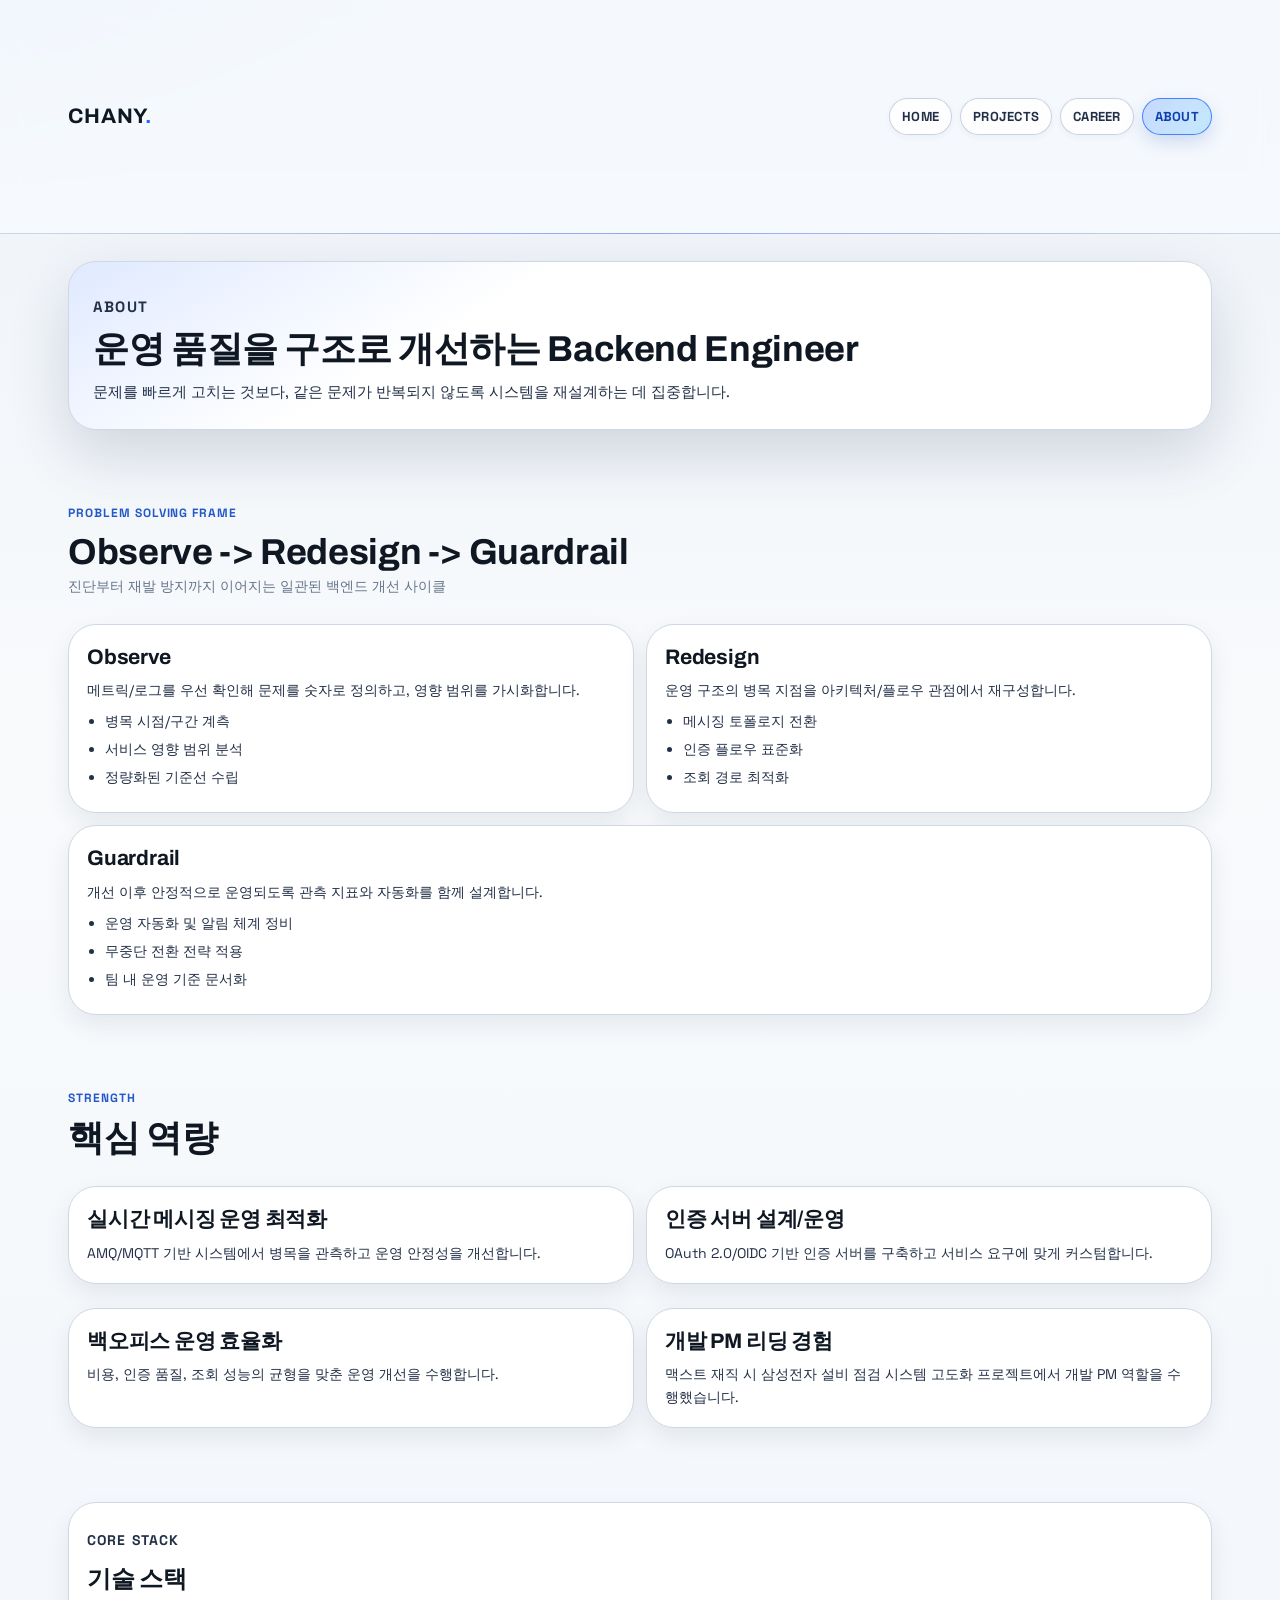
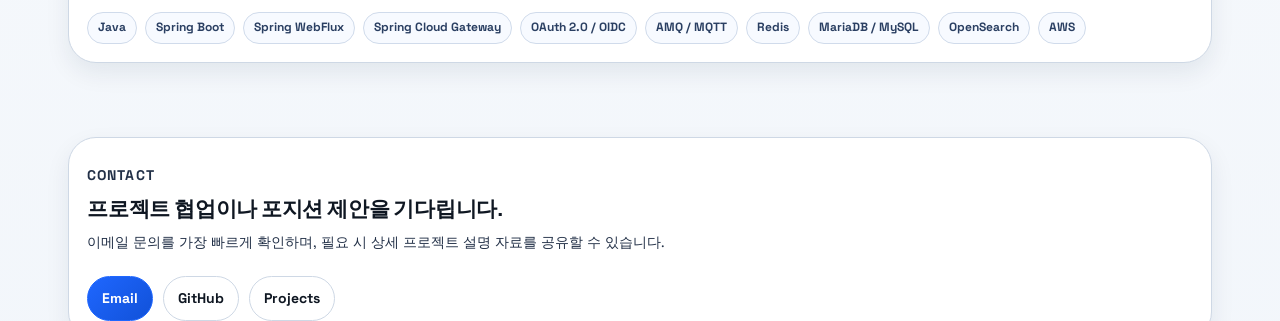
==== commit de6e5013: "feat: refine project summary and add maxt pm impact mentions" ====
--- a/about/index.html
+++ b/about/index.html
@@ -94,8 +94,8 @@
           <p>비용, 인증 품질, 조회 성능의 균형을 맞춘 운영 개선을 수행합니다.</p>
         </article>
         <article class="about-card" data-animate="up">
-          <h3>운영 자동화</h3>
-          <p>반복 작업을 제거하고 장애 대응 속도를 높이는 자동화 체계를 구축합니다.</p>
+          <h3>개발 PM 리딩 경험</h3>
+          <p>맥스트 재직 시 삼성전자 설비 점검 시스템 고도화 프로젝트에서 개발 PM 역할을 수행했습니다.</p>
         </article>
       </div>
     </section>
--- a/assets/style.css
+++ b/assets/style.css
@@ -655,7 +655,7 @@
 .stat-grid {
   margin-top: 14px;
   display: grid;
-  grid-template-columns: repeat(3, minmax(0, 1fr));
+  grid-template-columns: repeat(auto-fit, minmax(170px, 1fr));
   gap: 10px;
 }
 
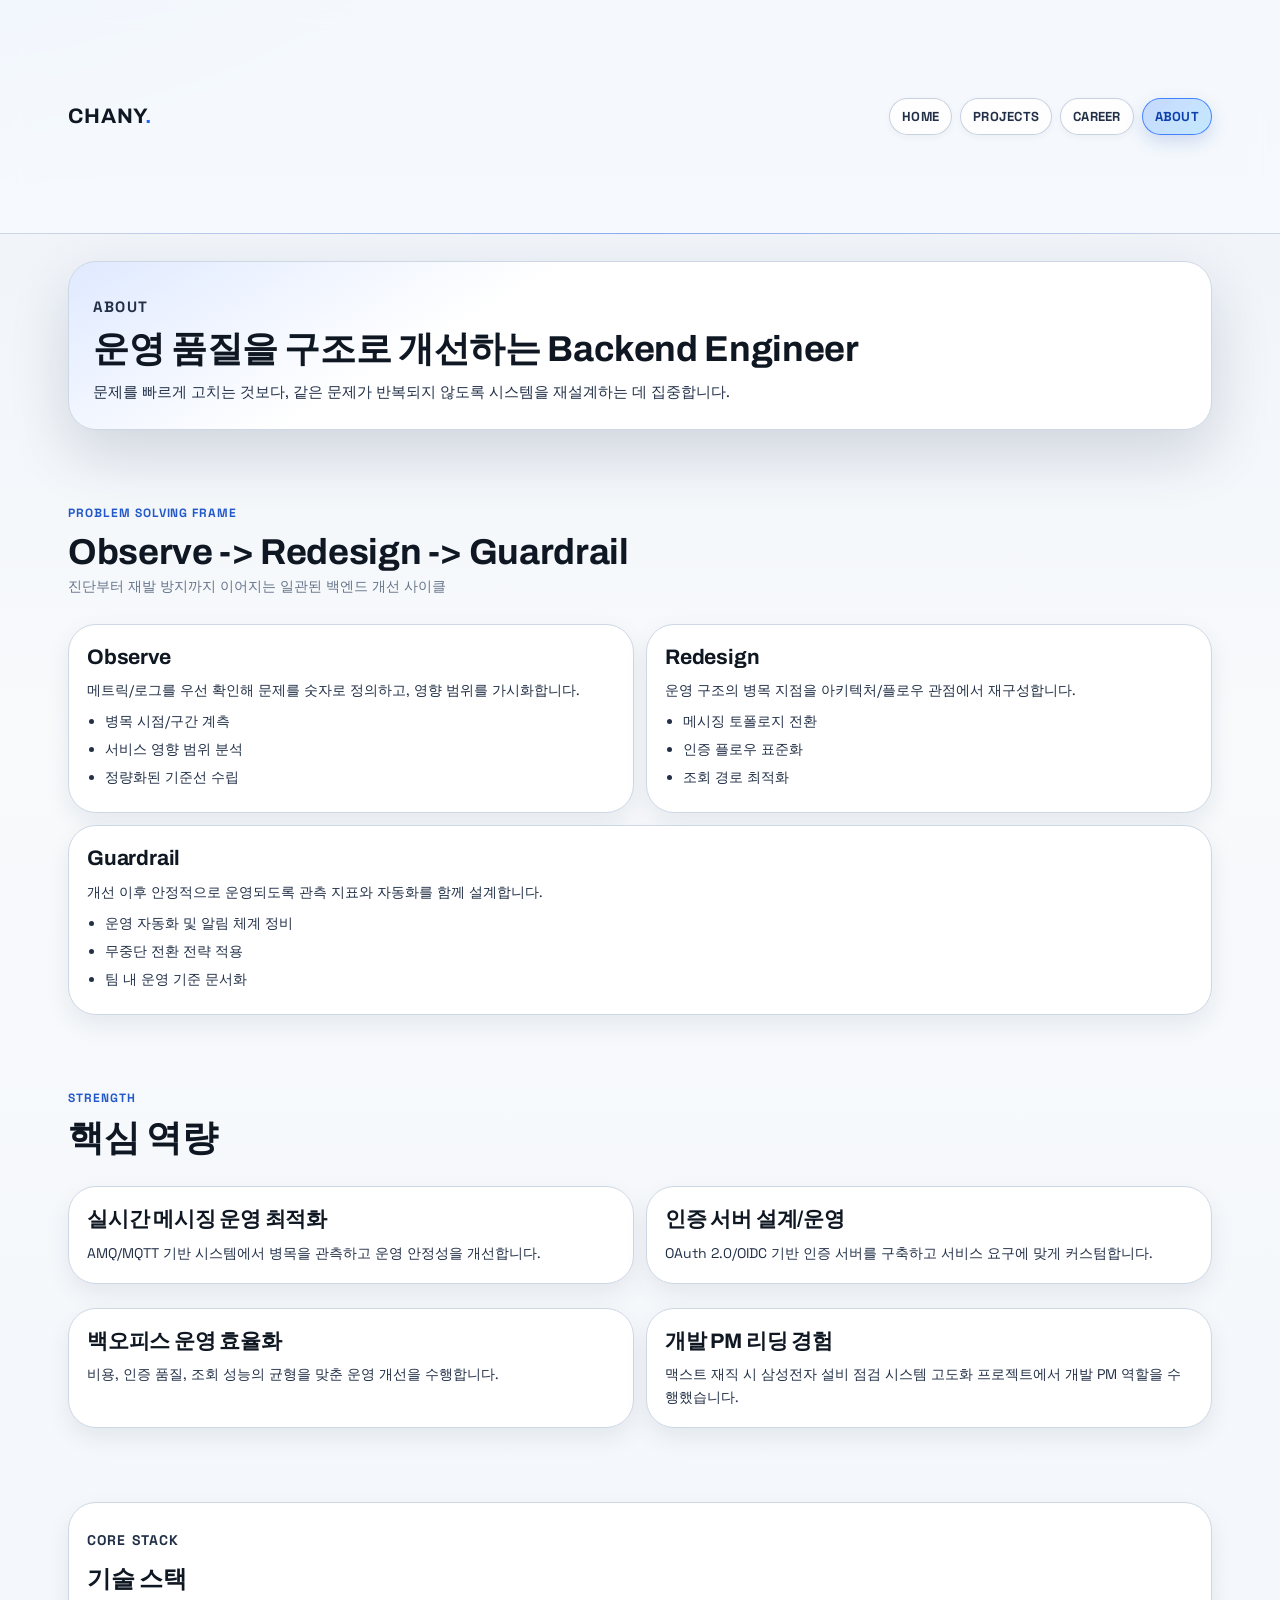
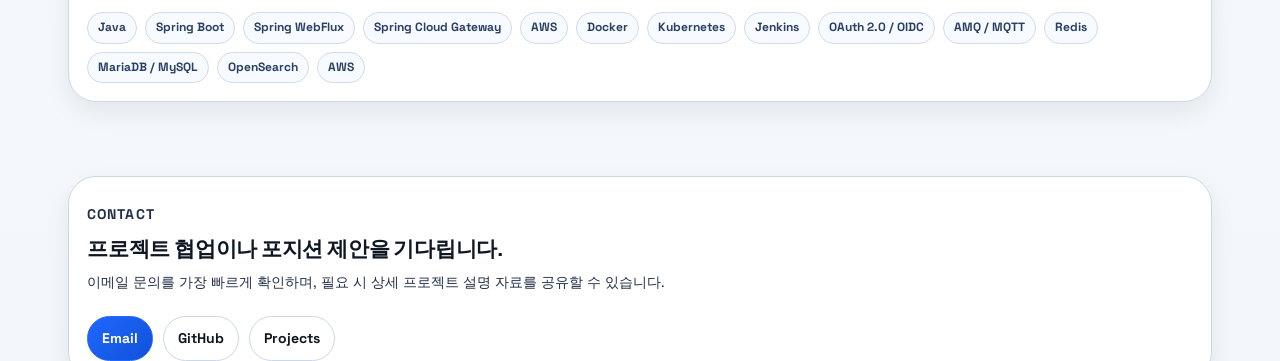
==== commit af219e13: "feat: update project header, pm leadership copy, and now-next stack sync" ====
--- a/about/index.html
+++ b/about/index.html
@@ -109,6 +109,10 @@
           <span class="tag">Spring Boot</span>
           <span class="tag">Spring WebFlux</span>
           <span class="tag">Spring Cloud Gateway</span>
+          <span class="tag">AWS</span>
+          <span class="tag">Docker</span>
+          <span class="tag">Kubernetes</span>
+          <span class="tag">Jenkins</span>
           <span class="tag">OAuth 2.0 / OIDC</span>
           <span class="tag">AMQ / MQTT</span>
           <span class="tag">Redis</span>
--- a/assets/style.css
+++ b/assets/style.css
@@ -610,6 +610,22 @@
   min-height: 190px;
 }
 
+.frame-num {
+  display: inline-flex;
+  align-items: center;
+  justify-content: center;
+  width: 42px;
+  height: 42px;
+  border-radius: 12px;
+  border: 1px solid rgba(20, 86, 209, 0.4);
+  background: linear-gradient(135deg, rgba(31, 103, 255, 0.2), rgba(0, 163, 255, 0.12));
+  color: #134abf;
+  font-family: 'Archivo', sans-serif;
+  font-size: 15px;
+  font-weight: 800;
+  letter-spacing: 0.06em;
+}
+
 .now-next {
   display: grid;
   grid-template-columns: repeat(2, minmax(0, 1fr));
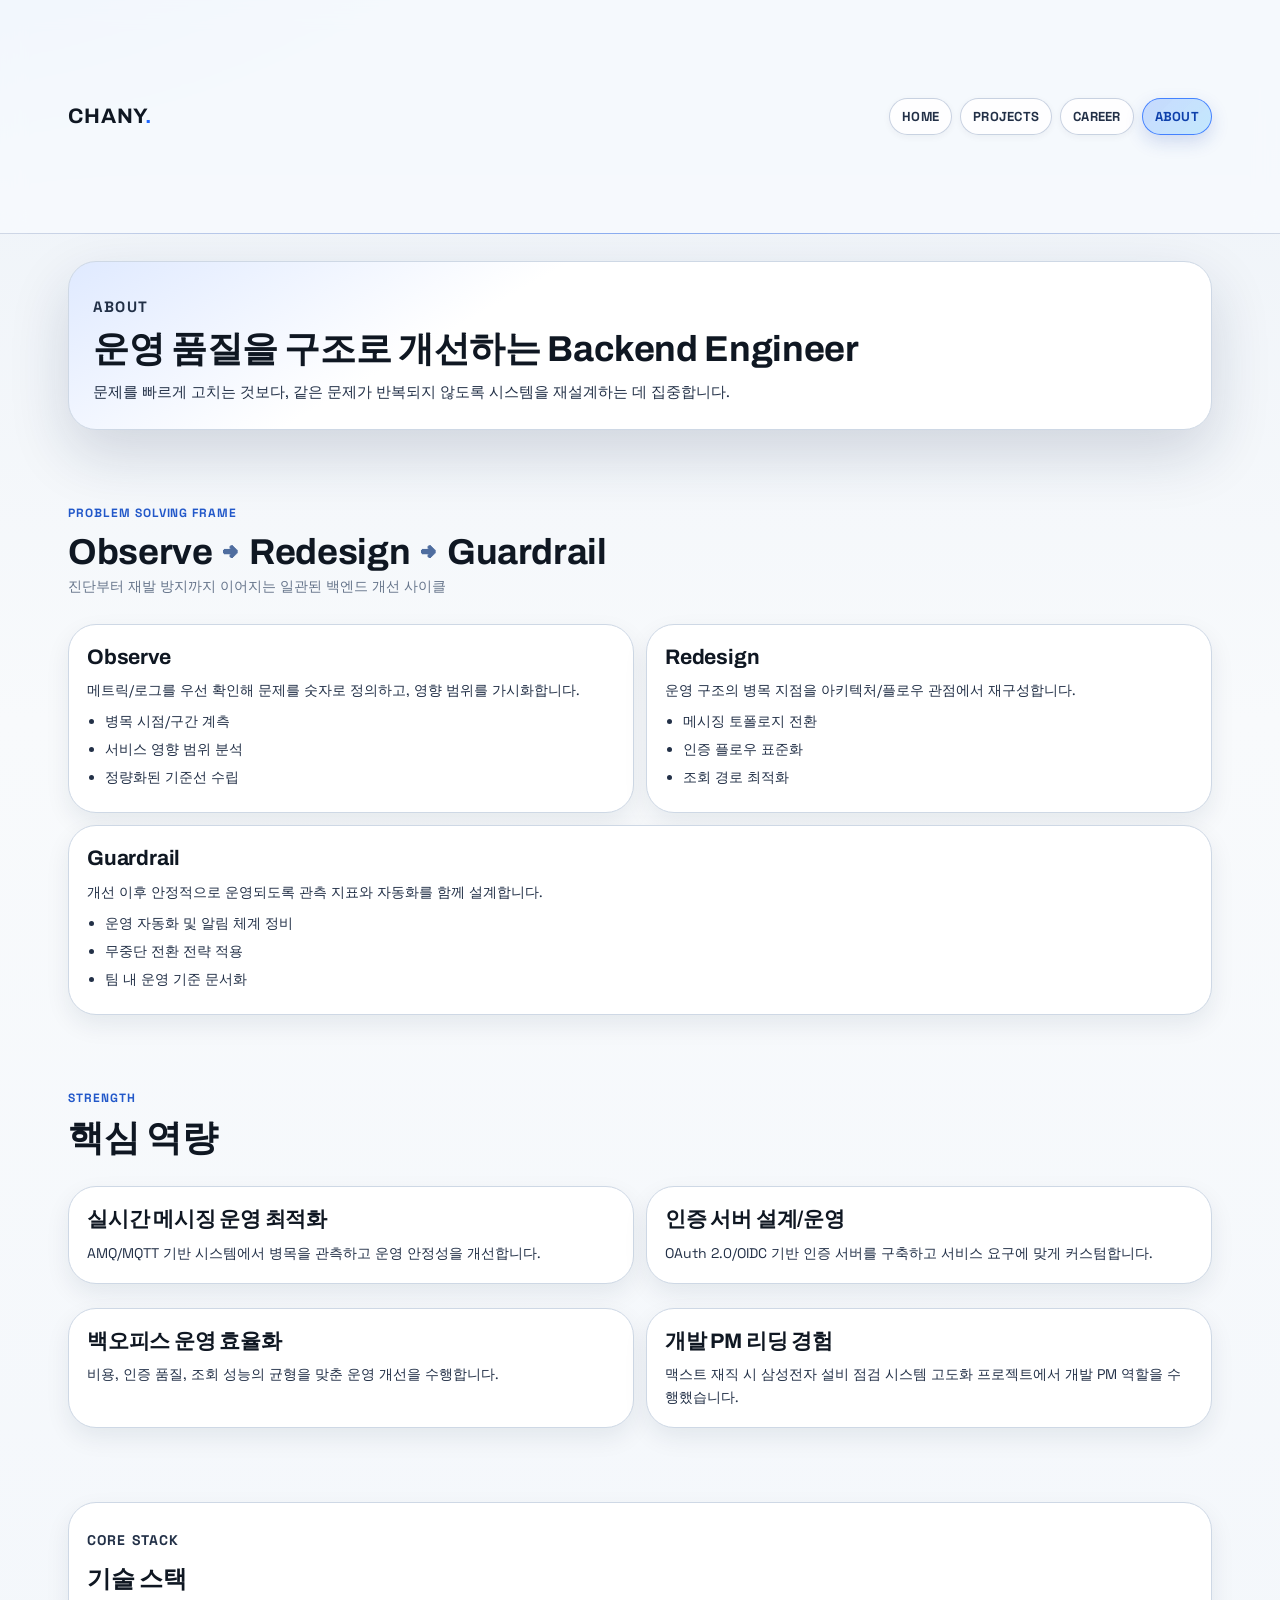
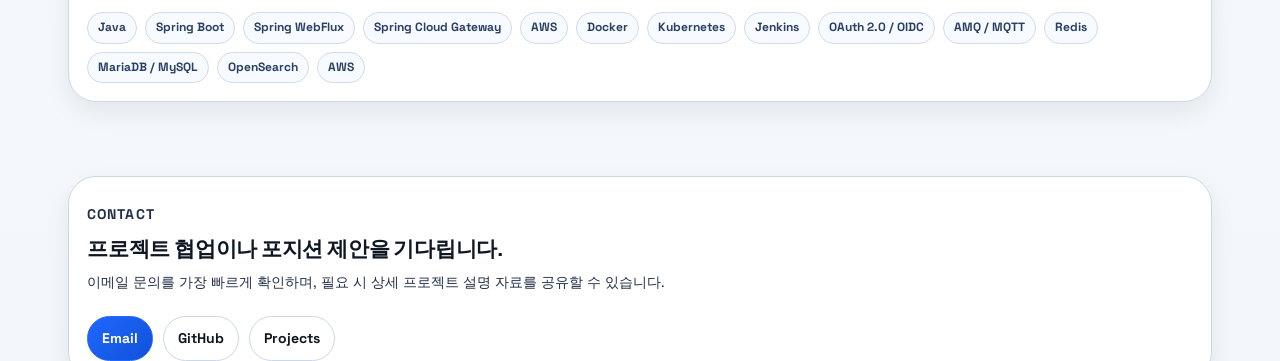
==== commit b0a36be1: "feat: refine about flow arrow styling" ====
--- a/about/index.html
+++ b/about/index.html
@@ -38,7 +38,13 @@
       <div class="section-head">
         <div>
           <p class="section-label">Problem Solving Frame</p>
-          <h2>Observe -> Redesign -> Guardrail</h2>
+          <h2 class="problem-flow" aria-label="Observe to Redesign to Guardrail">
+            Observe
+            <span class="problem-arrow" aria-hidden="true">➜</span>
+            Redesign
+            <span class="problem-arrow" aria-hidden="true">➜</span>
+            Guardrail
+          </h2>
           <p class="sub">진단부터 재발 방지까지 이어지는 일관된 백엔드 개선 사이클</p>
         </div>
       </div>
--- a/assets/style.css
+++ b/assets/style.css
@@ -411,6 +411,22 @@
   line-height: 1.2;
 }
 
+.problem-flow {
+  display: inline-flex;
+  align-items: center;
+  gap: 8px 10px;
+  flex-wrap: wrap;
+}
+
+.problem-arrow {
+  display: inline-flex;
+  align-items: center;
+  justify-content: center;
+  color: #4f6d9f;
+  font-size: 15px;
+  margin: 0 1px;
+}
+
 .section-label {
   margin-bottom: 8px;
   color: #2258c9;
@@ -610,20 +626,32 @@
   min-height: 190px;
 }
 
+.frame-head {
+  display: flex;
+  align-items: center;
+  gap: 10px;
+  margin-bottom: 8px;
+}
+
 .frame-num {
   display: inline-flex;
   align-items: center;
   justify-content: center;
-  width: 42px;
-  height: 42px;
-  border-radius: 12px;
-  border: 1px solid rgba(20, 86, 209, 0.4);
-  background: linear-gradient(135deg, rgba(31, 103, 255, 0.2), rgba(0, 163, 255, 0.12));
-  color: #134abf;
-  font-family: 'Archivo', sans-serif;
-  font-size: 15px;
+  width: 30px;
+  height: 30px;
+  border-radius: 50%;
+  border: 1px solid color-mix(in srgb, var(--accent) 45%, transparent);
+  background: color-mix(in srgb, var(--accent) 14%, transparent);
+  color: #0f44a9;
+  font-family: 'Space Grotesk', sans-serif;
+  font-size: 11px;
   font-weight: 800;
-  letter-spacing: 0.06em;
+  letter-spacing: 0.05em;
+  line-height: 1;
+}
+
+.system-card h3 {
+  margin: 0;
 }
 
 .now-next {
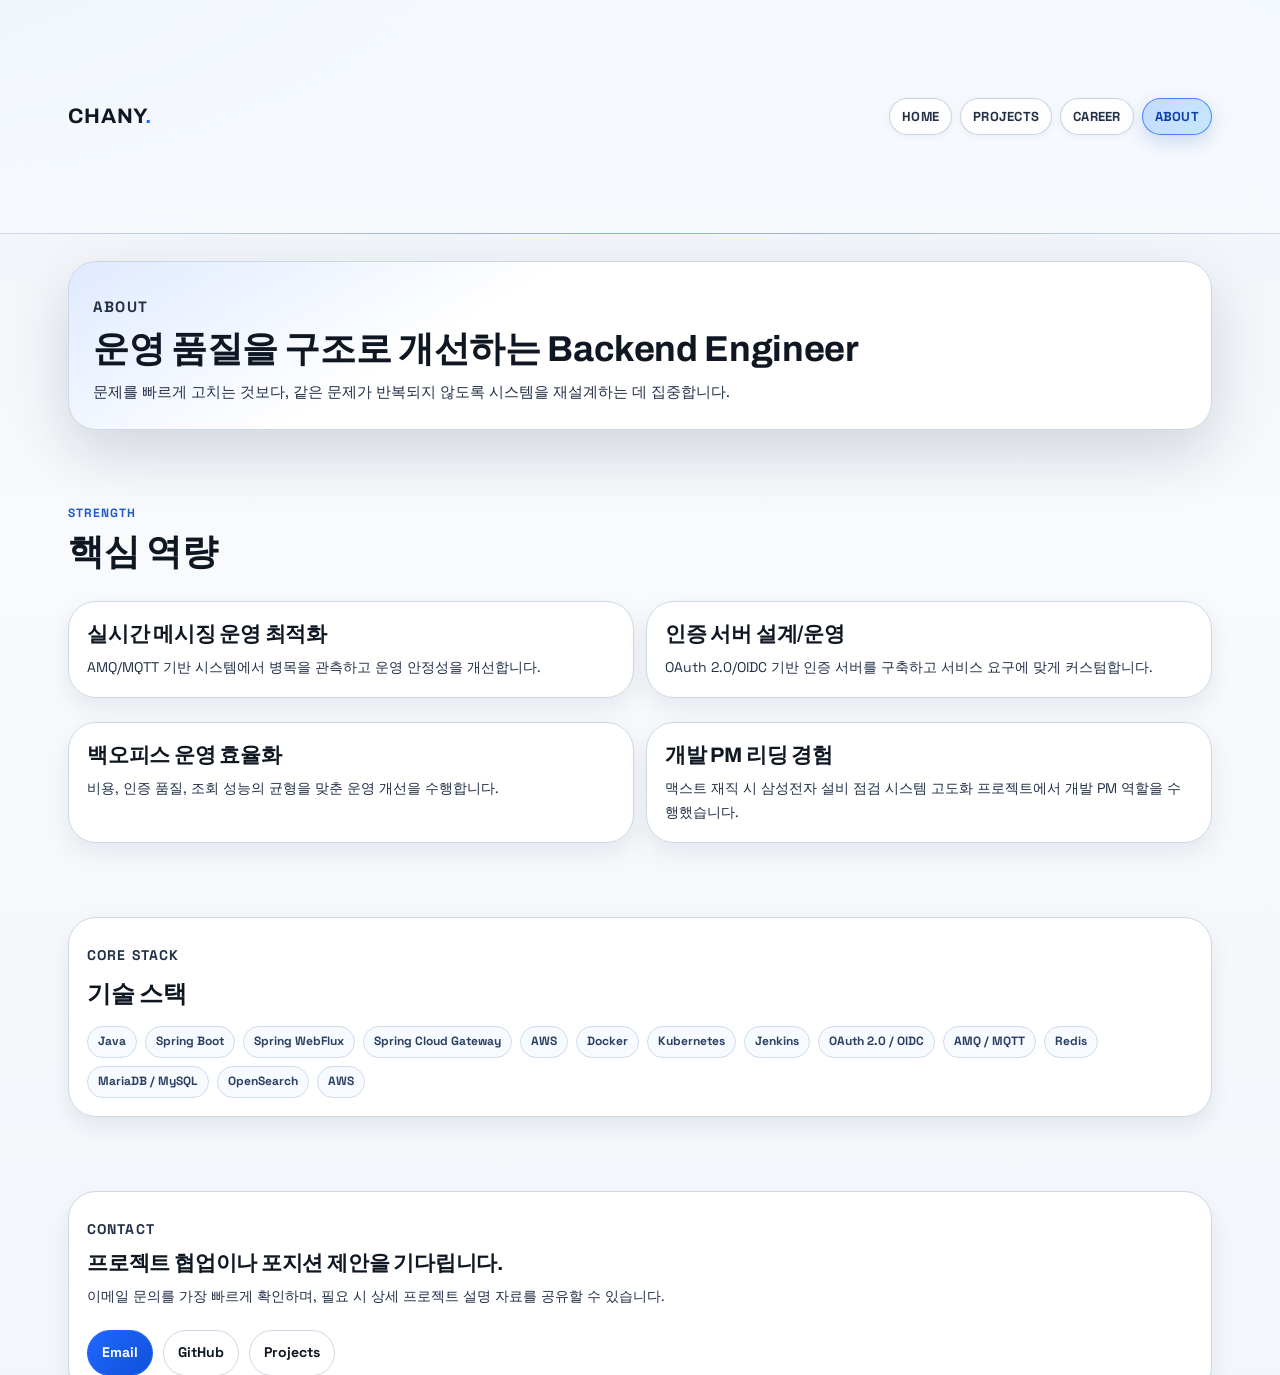
==== commit 838619e5: "chore: remove home and about framework sections" ====
--- a/about/index.html
+++ b/about/index.html
@@ -32,51 +32,6 @@
       <p class="section-label">About</p>
       <h1>운영 품질을 구조로 개선하는 Backend Engineer</h1>
       <p>문제를 빠르게 고치는 것보다, 같은 문제가 반복되지 않도록 시스템을 재설계하는 데 집중합니다.</p>
-    </section>
-
-    <section class="section" data-animate="up">
-      <div class="section-head">
-        <div>
-          <p class="section-label">Problem Solving Frame</p>
-          <h2 class="problem-flow" aria-label="Observe to Redesign to Guardrail">
-            Observe
-            <span class="problem-arrow" aria-hidden="true">➜</span>
-            Redesign
-            <span class="problem-arrow" aria-hidden="true">➜</span>
-            Guardrail
-          </h2>
-          <p class="sub">진단부터 재발 방지까지 이어지는 일관된 백엔드 개선 사이클</p>
-        </div>
-      </div>
-      <div class="about-grid">
-        <article class="about-card" data-animate="left">
-          <h3>Observe</h3>
-          <p>메트릭/로그를 우선 확인해 문제를 숫자로 정의하고, 영향 범위를 가시화합니다.</p>
-          <ul>
-            <li>병목 시점/구간 계측</li>
-            <li>서비스 영향 범위 분석</li>
-            <li>정량화된 기준선 수립</li>
-          </ul>
-        </article>
-        <article class="about-card" data-animate="right">
-          <h3>Redesign</h3>
-          <p>운영 구조의 병목 지점을 아키텍처/플로우 관점에서 재구성합니다.</p>
-          <ul>
-            <li>메시징 토폴로지 전환</li>
-            <li>인증 플로우 표준화</li>
-            <li>조회 경로 최적화</li>
-          </ul>
-        </article>
-      </div>
-      <article class="about-card" data-animate="up">
-        <h3>Guardrail</h3>
-        <p>개선 이후 안정적으로 운영되도록 관측 지표와 자동화를 함께 설계합니다.</p>
-        <ul>
-          <li>운영 자동화 및 알림 체계 정비</li>
-          <li>무중단 전환 전략 적용</li>
-          <li>팀 내 운영 기준 문서화</li>
-        </ul>
-      </article>
     </section>
 
     <section class="section" data-animate="up">
